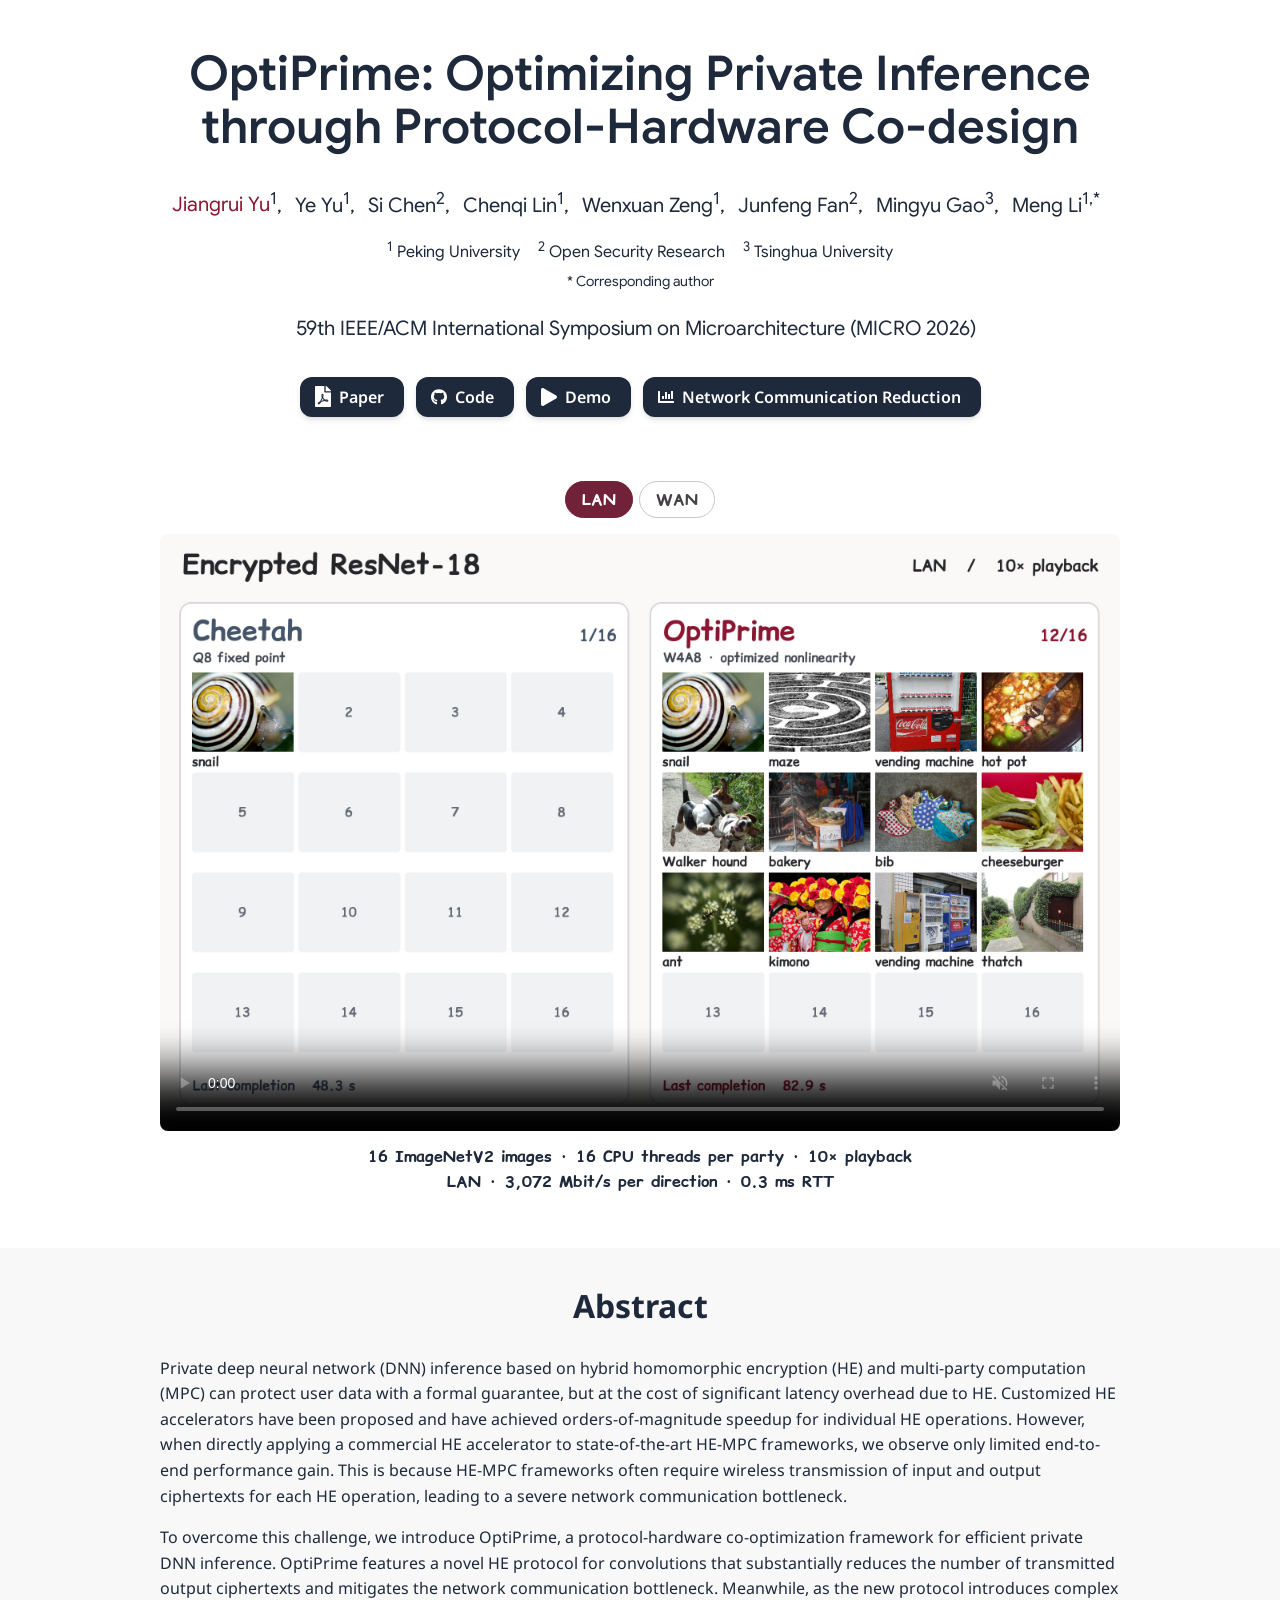
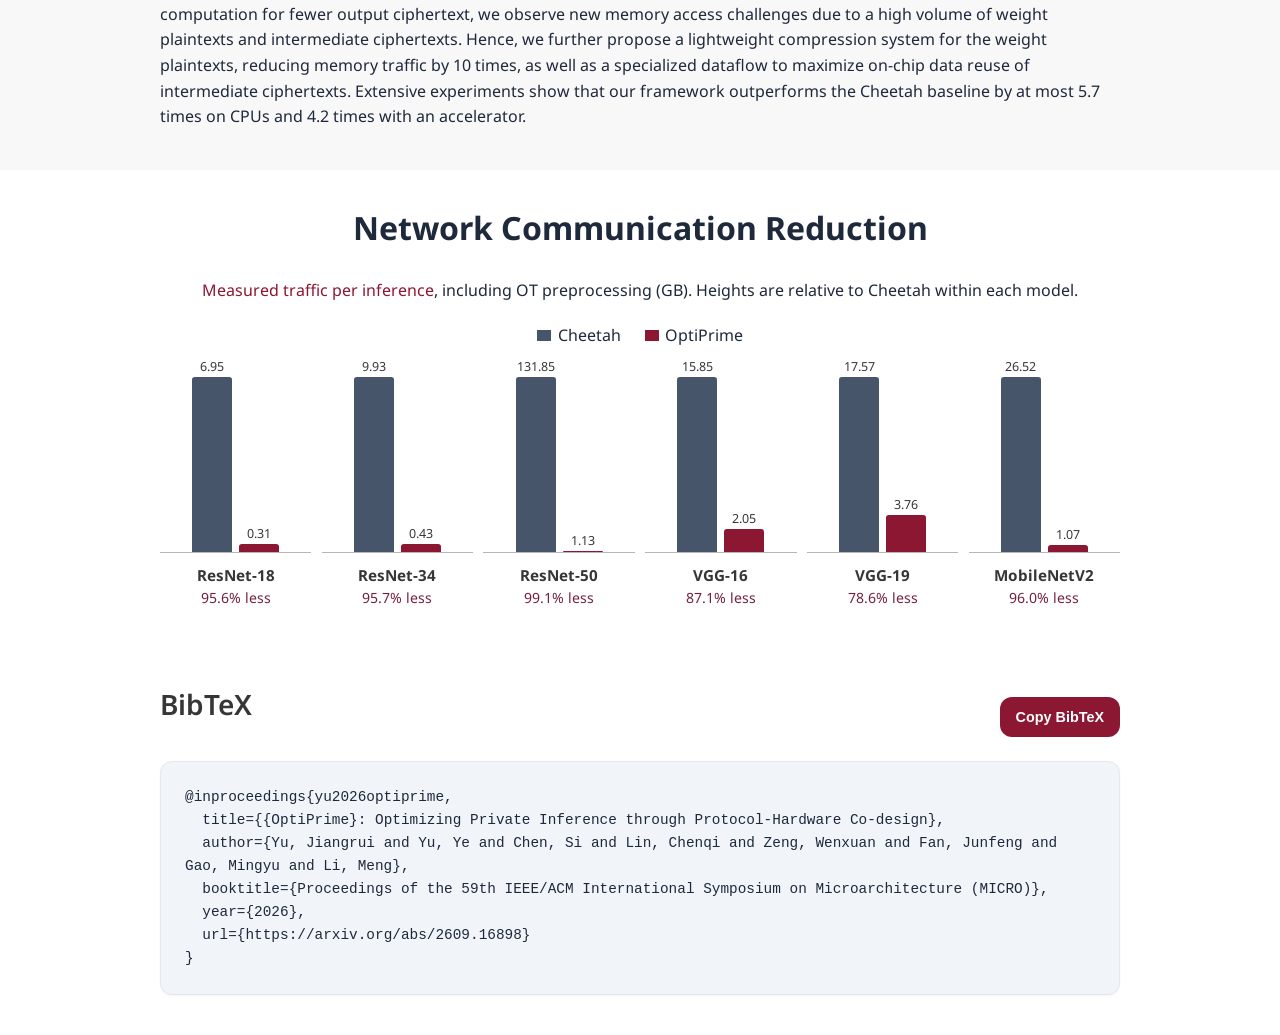
==== index.html @ 091bd588 "Publish sharper 10x inference replays and link the upstream implementation" ====
<!doctype html>
<html lang="en">
<head>
  <meta charset="utf-8">
  <meta name="viewport" content="width=device-width, initial-scale=1">
  <meta name="theme-color" content="#8c1732">
  <meta name="description" content="OptiPrime, MICRO 2026. Private convolution, measured two-party inference, and the SEC-PPDL implementation.">
  <title>OptiPrime · MICRO 2026</title>
  <link rel="license" href="https://creativecommons.org/licenses/by-sa/4.0/">
  <link rel="author" href="https://github.com/JerryFishY/OptiPrime/blob/main/docs/credits.md">
  <link rel="canonical" href="https://jerryfishy.github.io/OptiPrime/">
  <link rel="stylesheet" href="static/css/bulma.min.css">
  <link rel="stylesheet" href="static/css/index.css">
  <link rel="stylesheet" href="style.css">
  <script src="page.js" defer></script>
</head>
<body>
<main id="main-content">
  <header class="paper-section paper-header"><div class="paper-width has-text-centered">
<h1 class="title is-1 publication-title">OptiPrime: Optimizing Private Inference through Protocol-Hardware Co-design</h1>
            <div class="is-size-5 publication-authors">
              <span class="author-block"><a href="https://jerryfishy.github.io/">Jiangrui Yu</a><sup>1</sup>,</span>
              <span class="author-block">Ye Yu<sup>1</sup>,</span>
              <span class="author-block">Si Chen<sup>2</sup>,</span>
              <span class="author-block">Chenqi Lin<sup>1</sup>,</span>
              <span class="author-block">Wenxuan Zeng<sup>1</sup>,</span>
              <span class="author-block">Junfeng Fan<sup>2</sup>,</span>
              <span class="author-block">Mingyu Gao<sup>3</sup>,</span>
              <span class="author-block">Meng Li<sup>1,*</sup></span>
            </div>
            <div class="affiliations">
              <span><sup>1</sup> Peking University</span>
              <span><sup>2</sup> Open Security Research</span>
              <span><sup>3</sup> Tsinghua University</span>
              <small>* Corresponding author</small>
            </div>
            <div class="is-size-5 publication-authors">
              <span class="author-block">59th IEEE/ACM International Symposium on Microarchitecture (MICRO 2026)</span>
            </div>
            <div class="publication-links">
                <span class="link-block">
                  <a class="external-link button is-normal is-rounded is-dark" href="https://arxiv.org/pdf/2609.16898">
                    <span class="icon"><img src="static/icons/file-pdf.svg" width="16" height="16" alt=""></span>
                    <span>Paper</span>
                  </a>
                </span>
                <span class="link-block">
                  <a class="external-link button is-normal is-rounded is-dark" href="https://github.com/Tianshi-Xu/SEC-PPDL">
                    <span class="icon"><img src="static/icons/github.svg" width="16" height="16" alt=""></span>
                    <span>Code</span>
                  </a>
                </span>
                <span class="link-block">
                  <a class="external-link button is-normal is-rounded is-dark" href="#demo">
                    <span class="icon"><img src="static/icons/play.svg" width="16" height="16" alt=""></span>
                    <span>Demo</span>
                  </a>
                </span>
                <span class="link-block">
                  <a class="external-link button is-normal is-rounded is-dark" href="#communication">
                    <span class="icon"><img src="static/icons/chart-bar.svg" width="16" height="16" alt=""></span>
                    <span>Network Communication Reduction</span>
                  </a>
                </span>
              </div>
  </div></header>
  <section class="paper-section" id="demo" aria-label="Encrypted ResNet-18 inference replays">
    <div class="paper-width">
      <div class="replay-switch" role="group" aria-label="Network profile">
        <button type="button" data-network="lan" aria-pressed="true">LAN</button>
        <button type="button" data-network="wan" aria-pressed="false">WAN</button>
      </div>
      <video id="replay" controls playsinline muted preload="metadata" poster="media/lan-poster.jpg" aria-describedby="replay-caption">
        <source src="media/lan-rn18.mp4" type="video/mp4">
      </video>
      <p class="measurement-caption" id="replay-caption">16 ImageNetV2 images · 16 CPU threads per party · 10× playback<br>
        <span id="network-setting">LAN · 3,072 Mbit/s per direction · 0.3 ms RTT</span></p>
      <noscript><a href="media/wan-rn18.mp4">Watch the WAN replay</a></noscript>
    </div>
  </section>
  <section class="paper-section" id="abstract" aria-labelledby="overview"><div class="paper-width">
<h2 class="title is-3 has-text-centered" id="overview">Abstract</h2>
          <div class="content">
            <p>Private deep neural network (DNN) inference based on hybrid homomorphic encryption (HE) and multi-party computation (MPC) can protect user data with a formal guarantee, but at the cost of significant latency overhead due to HE. Customized HE accelerators have been proposed and have achieved orders-of-magnitude speedup for individual HE operations. However, when directly applying a commercial HE accelerator to state-of-the-art HE-MPC frameworks, we observe only limited end-to-end performance gain. This is because HE-MPC frameworks often require wireless transmission of input and output ciphertexts for each HE operation, leading to a severe network communication bottleneck.</p>
            <p>To overcome this challenge, we introduce OptiPrime, a protocol-hardware co-optimization framework for efficient private DNN inference. OptiPrime features a novel HE protocol for convolutions that substantially reduces the number of transmitted output ciphertexts and mitigates the network communication bottleneck. Meanwhile, as the new protocol introduces complex computation for fewer output ciphertext, we observe new memory access challenges due to a high volume of weight plaintexts and intermediate ciphertexts. Hence, we further propose a lightweight compression system for the weight plaintexts, reducing memory traffic by 10 times, as well as a specialized dataflow to maximize on-chip data reuse of intermediate ciphertexts. Extensive experiments show that our framework outperforms the Cheetah baseline by at most 5.7 times on CPUs and 4.2 times with an accelerator.</p>
          </div>
  </div></section>
  <section class="paper-section" id="communication" aria-labelledby="results"><div class="paper-width">
    <h2 id="results" class="title is-3 has-text-centered">Network Communication Reduction</h2>
    <figure aria-describedby="traffic-caption">
      <figcaption id="traffic-caption"><a href="https://github.com/JerryFishY/OptiPrime/blob/main/results/communication.md">Measured traffic per inference</a>, including OT preprocessing (GB). Heights are relative to Cheetah within each model.</figcaption>
      <div class="chart-legend"><span class="baseline">Cheetah</span><span class="optiprime">OptiPrime</span></div>
      <ul class="traffic-chart">
<li><div class="bar-pair">
<div class="bar-slot" style="--height:100.000000%"><span class="bar-value"><span class="sr-only">Cheetah </span>6.95</span><span class="bar baseline"></span></div>
<div class="bar-slot" style="--height:4.432216%"><span class="bar-value"><span class="sr-only">OptiPrime </span>0.31</span><span class="bar optiprime"></span></div>
</div><strong>ResNet-18</strong><span class="reduction">95.6% less</span></li>
<li><div class="bar-pair">
<div class="bar-slot" style="--height:100.000000%"><span class="bar-value"><span class="sr-only">Cheetah </span>9.93</span><span class="bar baseline"></span></div>
<div class="bar-slot" style="--height:4.336272%"><span class="bar-value"><span class="sr-only">OptiPrime </span>0.43</span><span class="bar optiprime"></span></div>
</div><strong>ResNet-34</strong><span class="reduction">95.7% less</span></li>
<li><div class="bar-pair">
<div class="bar-slot" style="--height:100.000000%"><span class="bar-value"><span class="sr-only">Cheetah </span>131.85</span><span class="bar baseline"></span></div>
<div class="bar-slot" style="--height:0.859813%"><span class="bar-value"><span class="sr-only">OptiPrime </span>1.13</span><span class="bar optiprime"></span></div>
</div><strong>ResNet-50</strong><span class="reduction">99.1% less</span></li>
<li><div class="bar-pair">
<div class="bar-slot" style="--height:100.000000%"><span class="bar-value"><span class="sr-only">Cheetah </span>15.85</span><span class="bar baseline"></span></div>
<div class="bar-slot" style="--height:12.936142%"><span class="bar-value"><span class="sr-only">OptiPrime </span>2.05</span><span class="bar optiprime"></span></div>
</div><strong>VGG-16</strong><span class="reduction">87.1% less</span></li>
<li><div class="bar-pair">
<div class="bar-slot" style="--height:100.000000%"><span class="bar-value"><span class="sr-only">Cheetah </span>17.57</span><span class="bar baseline"></span></div>
<div class="bar-slot" style="--height:21.396738%"><span class="bar-value"><span class="sr-only">OptiPrime </span>3.76</span><span class="bar optiprime"></span></div>
</div><strong>VGG-19</strong><span class="reduction">78.6% less</span></li>
<li><div class="bar-pair">
<div class="bar-slot" style="--height:100.000000%"><span class="bar-value"><span class="sr-only">Cheetah </span>26.52</span><span class="bar baseline"></span></div>
<div class="bar-slot" style="--height:4.017347%"><span class="bar-value"><span class="sr-only">OptiPrime </span>1.07</span><span class="bar optiprime"></span></div>
</div><strong>MobileNetV2</strong><span class="reduction">96.0% less</span></li>
      </ul>
    </figure>
  </div></section>
  <section class="paper-section" id="citation"><div class="paper-width content">
<div class="bibtex-header">
        <h2 class="title" id="BibTeX">BibTeX</h2>
        <button type="button" class="copy-bibtex-btn" id="copy-bibtex" aria-live="polite">Copy BibTeX</button>
      </div>
      <pre id="bibtex-code"><code>@inproceedings{yu2026optiprime,
  title={{OptiPrime}: Optimizing Private Inference through Protocol-Hardware Co-design},
  author={Yu, Jiangrui and Yu, Ye and Chen, Si and Lin, Chenqi and Zeng, Wenxuan and Fan, Junfeng and Gao, Mingyu and Li, Meng},
  booktitle={Proceedings of the 59th IEEE/ACM International Symposium on Microarchitecture (MICRO)},
  year={2026},
  url={https://arxiv.org/abs/2609.16898}
}</code></pre>
  </div></section>
</main>
</body>
</html>
---- static/css/index.css ----
/* Modern CSS Variables for consistent theming */
:root {
  --primary-color: #2563eb;
  --primary-hover: #1d4ed8;
  --secondary-color: #64748b;
  --accent-color: #0ea5e9;
  --text-primary: #1e293b;
  --text-secondary: #64748b;
  --text-light: #94a3b8;
  --background-primary: #ffffff;
  --background-secondary: #f8fafc;
  --background-accent: #f1f5f9;
  --border-color: #e2e8f0;
  --shadow-sm: 0 1px 2px 0 rgb(0 0 0 / 0.05);
  --shadow-md: 0 4px 6px -1px rgb(0 0 0 / 0.1), 0 2px 4px -2px rgb(0 0 0 / 0.1);
  --shadow-lg: 0 10px 15px -3px rgb(0 0 0 / 0.1), 0 4px 6px -4px rgb(0 0 0 / 0.1);
  --shadow-xl: 0 20px 25px -5px rgb(0 0 0 / 0.1), 0 8px 10px -6px rgb(0 0 0 / 0.1);
  --gradient-primary: linear-gradient(135deg, #667eea 0%, #764ba2 100%);
  --gradient-accent: linear-gradient(135deg, #f093fb 0%, #f5576c 100%);
  --gradient-subtle: linear-gradient(135deg, #ffecd2 0%, #fcb69f 100%);
  --border-radius: 12px;
  --border-radius-lg: 16px;
  --transition: all 0.3s cubic-bezier(0.4, 0, 0.2, 1);
}

/* Smooth scrolling for better UX */
html {
  scroll-behavior: smooth;
}

body {
  font-family: 'Inter', 'Segoe UI', -apple-system, BlinkMacSystemFont, sans-serif;
  color: var(--text-primary);
  line-height: 1.6;
  font-size: 16px;
  background-color: var(--background-primary);
  -webkit-font-smoothing: antialiased;
  -moz-osx-font-smoothing: grayscale;
}


/* Modern Button Styles */
.button {
  border-radius: var(--border-radius) !important;
  font-weight: 600 !important;
  transition: var(--transition) !important;
  border: 2px solid transparent !important;
  position: relative;
  overflow: hidden;
}

.button.is-dark {
  background: var(--text-primary) !important;
  border: none !important;
  color: white !important;
  box-shadow: var(--shadow-md);
}

.button.is-dark:hover {
  transform: translateY(-2px);
  box-shadow: var(--shadow-lg);
  background: var(--primary-color) !important;
}

.button.is-dark:active {
  transform: translateY(0);
  box-shadow: var(--shadow-md);
}

.footer .icon-link {
    font-size: 25px;
    color: var(--text-secondary);
    transition: var(--transition);
}

.footer .icon-link:hover {
    color: var(--primary-color);
    transform: translateY(-2px);
}

.link-block a {
    margin: 8px 4px;
}

.dnerf {
  font-variant: small-caps;
}


/* Hero Section Modernization */
.hero {
  position: relative;
  overflow: hidden;
}

.hero.is-light {
  background: var(--background-secondary);
  border-top: 1px solid var(--border-color);
  border-bottom: 1px solid var(--border-color);
}

.hero-body {
  padding: 4rem 1.5rem;
}

.teaser .hero-body {
  padding-top: 2rem;
  padding-bottom: 4rem;
}

.teaser {
  font-family: 'Inter', sans-serif;
}


/* Publication Content Styling */
.publication-title {
    font-family: 'Inter', sans-serif !important;
    font-weight: 800 !important;
    color: var(--text-primary) !important;
    margin-bottom: 2rem !important;
    line-height: 1.1 !important;
}

.publication-banner {
  max-height: 70vh;
  border-radius: var(--border-radius-lg);
  overflow: hidden;
  box-shadow: var(--shadow-xl);
  margin: 2rem 0;
}

.publication-banner video {
  position: relative;
  left: auto;
  top: auto;
  transform: none;
  object-fit: cover;
  width: 100%;
  height: 100%;
  border-radius: var(--border-radius-lg);
}

.publication-header .hero-body {
  padding: 6rem 1.5rem 4rem;
}

.publication-authors {
    font-family: 'Inter', sans-serif !important;
    font-weight: 500;
    margin-bottom: 1.5rem;
}

.publication-venue {
    color: var(--text-secondary);
    width: fit-content;
    font-weight: 600;
    background: var(--background-accent);
    padding: 0.5rem 1rem;
    border-radius: var(--border-radius);
    margin-top: 1rem;
    display: inline-block;
}

.publication-awards {
    color: #ef4444;
    width: fit-content;
    font-weight: 700;
    background: linear-gradient(135deg, #fef2f2, #fee2e2);
    padding: 0.5rem 1rem;
    border-radius: var(--border-radius);
    border-left: 4px solid #ef4444;
    margin-top: 1rem;
}

.publication-authors a {
   color: var(--primary-color) !important;
   text-decoration: none;
   font-weight: 600;
   transition: var(--transition);
   position: relative;
}

.publication-authors a::after {
    content: '';
    position: absolute;
    width: 0;
    height: 2px;
    bottom: -2px;
    left: 0;
    background: var(--gradient-accent);
    transition: var(--transition);
}

.publication-authors a:hover::after {
    width: 100%;
}

.publication-authors a:hover {
    color: var(--primary-hover) !important;
}

.author-block {
  display: inline-block;
  margin-right: 0.5rem;
}

.publication-banner img {
  border-radius: var(--border-radius-lg);
  box-shadow: var(--shadow-lg);
  transition: var(--transition);
}

.publication-banner img:hover {
  transform: scale(1.02);
  box-shadow: var(--shadow-xl);
}

/* Modern Video and Carousel Styling */
.publication-video {
    position: relative;
    width: 100%;
    height: 0;
    padding-bottom: 56.25%;
    overflow: hidden;
    border-radius: var(--border-radius-lg) !important;
    box-shadow: var(--shadow-xl);
    transition: var(--transition);
}

.publication-video:hover {
    transform: translateY(-4px);
    box-shadow: var(--shadow-xl);
}

.publication-video iframe {
    position: absolute;
    top: 0;
    left: 0;
    width: 100%;
    height: 100%;
    border-radius: var(--border-radius-lg);
}

.publication-body img {
  border-radius: var(--border-radius);
  box-shadow: var(--shadow-md);
  transition: var(--transition);
}

.publication-body img:hover {
  transform: translateY(-2px);
  box-shadow: var(--shadow-lg);
}

.results-carousel {
  overflow: hidden;
  padding: 1rem 0;
}

.results-carousel .item {
  margin: 1rem;
  overflow: hidden;
  padding: 1.5rem;
  font-size: 0;
  background: var(--background-primary);
  border-radius: var(--border-radius-lg);
  box-shadow: var(--shadow-md);
  transition: var(--transition);
  border: 1px solid var(--border-color);
}

.results-carousel .item:hover {
  transform: translateY(-4px);
  box-shadow: var(--shadow-lg);
}

.results-carousel .item img,
.results-carousel video {
  margin: 0;
  border-radius: var(--border-radius);
  width: 100%;
  height: auto;
}

.results-carousel .subtitle {
  font-size: 1rem !important;
  color: var(--text-secondary);
  margin-top: 1rem;
  font-weight: 500;
}

/* Pagination and Misc Improvements */
.slider-pagination .slider-page {
  background: var(--primary-color);
  border-radius: 50%;
  transition: var(--transition);
}

.slider-pagination .slider-page.is-active {
  background: var(--primary-hover);
  transform: scale(1.2);
}

.eql-cntrb {
  font-size: 0.875rem;
  color: var(--text-light);
  font-style: italic;
}

/* Section Titles */
.title.is-3 {
  font-family: 'Inter', sans-serif !important;
  font-weight: 700 !important;
  color: var(--text-primary);
  margin-bottom: 2rem !important;
  position: relative;
  padding-bottom: 1rem;
}

.title.is-3::after {
  content: '';
  position: absolute;
  bottom: 0;
  left: 50%;
  transform: translateX(-50%);
  width: 60px;
  height: 3px;
  background: var(--gradient-accent);
  border-radius: 2px;
}

/* Content Improvements */
.content.has-text-justified {
  font-size: 1.1rem;
  line-height: 1.8;
  color: var(--text-secondary);
}

.content.has-text-justified p {
  margin-bottom: 1.5rem;
}

/* Footer Improvements */
.footer {
  background: var(--background-secondary);
  border-top: 1px solid var(--border-color);
  padding: 3rem 1.5rem;
}

.footer .content {
  color: var(--text-secondary);
  line-height: 1.7;
}

.footer a {
  color: var(--primary-color);
  text-decoration: none;
  transition: var(--transition);
}

.footer a:hover {
  color: var(--primary-hover);
  text-decoration: underline;
}

/* BibTeX Styling */
pre {
  background: var(--background-accent) !important;
  border: 1px solid var(--border-color) !important;
  border-radius: var(--border-radius) !important;
  padding: 1.5rem !important;
  font-size: 0.9rem !important;
  overflow-x: auto;
  box-shadow: var(--shadow-sm);
}

code {
  background: var(--background-accent) !important;
  color: var(--text-primary) !important;
  font-family: 'SF Mono', 'Monaco', 'Cascadia Code', 'Roboto Mono', monospace !important;
}

/* BibTeX Section Improvements */
.bibtex-header {
  display: flex;
  justify-content: space-between;
  align-items: center;
  margin-bottom: 1rem;
}

.copy-bibtex-btn {
  background: var(--primary-color);
  color: white;
  border: none;
  border-radius: var(--border-radius);
  padding: 0.75rem 1rem;
  font-size: 0.9rem;
  font-weight: 600;
  cursor: pointer;
  transition: var(--transition);
  display: inline-flex;
  align-items: center;
  gap: 0.5rem;
}

.copy-bibtex-btn:hover {
  background: var(--primary-hover);
  transform: translateY(-2px);
  box-shadow: var(--shadow-md);
}

.copy-bibtex-btn.copied {
  background: #10b981;
}

.copy-bibtex-btn.copied .copy-text::after {
  content: "ied!";
}

/* Scroll to Top Button */
.scroll-to-top {
  position: fixed;
  bottom: 2rem;
  right: 2rem;
  width: 50px;
  height: 50px;
  background: var(--primary-color);
  color: white;
  border: none;
  border-radius: 50%;
  cursor: pointer;
  opacity: 0;
  visibility: hidden;
  transition: var(--transition);
  z-index: 999;
  display: flex;
  align-items: center;
  justify-content: center;
  font-size: 1.2rem;
  box-shadow: var(--shadow-lg);
}

.scroll-to-top:hover {
  background: var(--primary-hover);
  transform: translateY(-3px);
  box-shadow: var(--shadow-xl);
}

.scroll-to-top.visible {
  opacity: 1;
  visibility: visible;
}


/* More Works Dropdown */
.more-works-container {
  position: fixed;
  top: 2rem;
  right: 2rem;
  z-index: 1000;
}

.more-works-btn {
  background: var(--background-primary);
  color: var(--text-primary);
  border: 2px solid var(--border-color);
  border-radius: var(--border-radius-lg);
  padding: 0.75rem 1.25rem;
  font-weight: 600;
  font-size: 0.9rem;
  box-shadow: var(--shadow-md);
  transition: var(--transition);
  cursor: pointer;
  text-decoration: none;
  display: inline-flex;
  align-items: center;
  gap: 0.5rem;
  font-family: 'Inter', sans-serif;
}

.more-works-btn:hover {
  transform: translateY(-2px);
  box-shadow: var(--shadow-lg);
  background: var(--background-secondary);
  border-color: var(--primary-color);
}

.more-works-btn .dropdown-arrow {
  transition: var(--transition);
  font-size: 0.8rem;
}

.more-works-btn.active .dropdown-arrow {
  transform: rotate(180deg);
}

.more-works-dropdown {
  position: absolute;
  top: calc(100% + 0.5rem);
  right: 0;
  width: 400px;
  max-width: 90vw;
  background: var(--background-primary);
  border: 1px solid var(--border-color);
  border-radius: var(--border-radius-lg);
  box-shadow: var(--shadow-xl);
  opacity: 0;
  visibility: hidden;
  transform: translateY(-10px);
  transition: var(--transition);
  max-height: 70vh;
  overflow-y: auto;
}

.more-works-dropdown.show {
  opacity: 1;
  visibility: visible;
  transform: translateY(0);
}

.dropdown-header {
  display: flex;
  justify-content: space-between;
  align-items: center;
  padding: 1.5rem 1.5rem 1rem;
  border-bottom: 1px solid var(--border-color);
}

.dropdown-header h4 {
  margin: 0;
  font-size: 1.1rem;
  font-weight: 700;
  color: var(--text-primary);
}

.close-btn {
  background: none;
  border: none;
  color: var(--text-secondary);
  cursor: pointer;
  padding: 0.5rem;
  border-radius: var(--border-radius);
  transition: var(--transition);
}

.close-btn:hover {
  background: var(--background-accent);
  color: var(--text-primary);
}

.works-list {
  padding: 1rem;
}

.work-item {
  display: flex;
  align-items: flex-start;
  justify-content: space-between;
  padding: 1rem;
  border-radius: var(--border-radius);
  text-decoration: none;
  color: inherit;
  transition: var(--transition);
  margin-bottom: 0.5rem;
}

.work-item:hover {
  background: var(--background-accent);
  transform: translateX(4px);
}

.work-info h5 {
  margin: 0 0 0.5rem 0;
  font-size: 1rem;
  font-weight: 500;
  color: var(--text-primary);
}

.work-info p {
  margin: 0 0 0.5rem 0;
  font-size: 0.9rem;
  color: var(--text-secondary);
  line-height: 1.4;
}

.work-venue {
  font-size: 0.8rem;
  color: var(--text-light);
  font-style: italic;
}

.work-item .fas {
  color: var(--text-light);
  font-size: 0.9rem;
  margin-top: 0.2rem;
  flex-shrink: 0;
}


/* Mobile Responsive Improvements */
@media screen and (max-width: 768px) {
  .hero-body {
    padding: 2rem 1rem;
  }

  .publication-header .hero-body {
    padding: 3rem 1rem 2rem;
  }

  .publication-title {
    font-size: 2.5rem !important;
    line-height: 1.2 !important;
    margin-bottom: 1.5rem !important;
  }

  .publication-authors {
    font-size: 1rem !important;
  }

  .button {
    margin: 0.25rem !important;
    font-size: 0.875rem !important;
    padding: 0.75rem 1rem !important;
  }

  .more-works-container {
    bottom: 2rem;
    right: 1rem;
    top: auto;
  }

  .more-works-btn {
    padding: 0.6rem 1rem;
    font-size: 0.8rem;
  }

  .more-works-dropdown {
    width: calc(100vw - 2rem);
    right: -1rem;
    bottom: calc(100% + 0.5rem);
    top: auto;
  }

  .results-carousel .item {
    margin: 0.5rem;
    padding: 1rem;
  }

  .teaser .hero-body {
    padding: 1rem;
  }

  .content.has-text-justified {
    font-size: 1rem;
  }
}

@media screen and (max-width: 480px) {
  .publication-title {
    font-size: 2rem !important;
  }

  .hero-body {
    padding: 1.5rem 0.75rem;
  }

  .more-works-container {
    position: fixed;
    bottom: 2rem;
    right: 1rem;
    z-index: 1000;
  }

  .more-works-btn {
    padding: 0.5rem 0.75rem;
    font-size: 0.75rem;
  }

  .more-works-dropdown {
    position: absolute;
    bottom: calc(100% + 0.5rem);
    right: 0;
    width: calc(100vw - 2rem);
    max-width: 90vw;
  }

  .link-block {
    display: block;
    margin-bottom: 0.5rem;
  }

  .button {
    width: 100%;
    justify-content: center;
  }
}

/* Tablet Responsive */
@media screen and (min-width: 769px) and (max-width: 1024px) {
  .hero-body {
    padding: 3rem 2rem;
  }

  .publication-header .hero-body {
    padding: 4rem 2rem 3rem;
  }
}

/* Animation for page load */
@keyframes fadeInUp {
  from {
    opacity: 0;
    transform: translateY(30px);
  }
  to {
    opacity: 1;
    transform: translateY(0);
  }
}

.hero, .section {
  animation: fadeInUp 0.6s ease-out;
}

/* Improved focus states for accessibility */
.button:focus,
.related-works-btn:focus,
a:focus {
  outline: 2px solid var(--primary-color);
  outline-offset: 2px;
}


/* Print styles */
@media print {
  .more-works-container {
    display: none;
  }

  .hero, .section {
    animation: none;
  }

  .button {
    background: transparent !important;
    color: var(--text-primary) !important;
    box-shadow: none !important;
  }
}
---- style.css ----
@font-face {
  font-family: "Google Sans";
  font-style: normal;
  font-weight: 400 700;
  font-display: swap;
  src: url("static/fonts/google-sans-latin.woff2") format("woff2");
}
@font-face {
  font-family: "Noto Sans";
  font-style: normal;
  font-weight: 400 700;
  font-display: swap;
  src: url("static/fonts/noto-sans-latin.woff2") format("woff2");
}
body, .teaser { font-family: "Noto Sans", sans-serif; }
.publication-title, .publication-authors { font-family: "Google Sans", sans-serif !important; }
.publication-title { font-weight: 600 !important; }
.publication-authors, .publication-authors a { font-weight: 400; }
.title.is-3 { font-family: "Noto Sans", sans-serif !important; }
:root {
  --primary-color: #8c1732;
  --primary-hover: #701329;
}
a { color: var(--primary-color); }
.publication-links img { filter: invert(1); }

.paper-section { padding: 2.5rem clamp(1rem, 4vw, 2.5rem); }
.paper-width { max-width: 60rem; width: 100%; min-width: 0; margin-inline: auto; }
.paper-header { padding-top: 3rem; padding-bottom: 1rem; }
.paper-section .title.is-3 { padding-bottom: 0; }
.paper-section .title.is-3::after { display: none; }
.publication-authors, .publication-title { overflow-wrap: break-word; }
.affiliations { margin: -.6rem auto 1.25rem; font-family: "Google Sans", sans-serif; }
.affiliations span { display: inline-block; margin: 0 .45rem; }
.affiliations small { display: block; margin-top: .3rem; }
@font-face {
  font-family: "Comic Relief";
  font-weight: 700;
  font-display: swap;
  src: url("static/fonts/comic-relief-bold-latin.woff2") format("woff2");
}
#demo { font-family: "Comic Relief", sans-serif; font-weight: 700; }
.replay-switch { display: flex; justify-content: center; gap: .4rem; margin-bottom: 1rem; }
.replay-switch button { cursor: pointer; font: inherit; border-radius: 999px; border: 1px solid #c9c5c6; background: #fff; color: #464248; padding: .3rem 1rem; }
.replay-switch button[aria-pressed="true"] { color: white; background: #712138; border-color: #712138; }
#replay { display: block; width: 100%; aspect-ratio: 1200/746; background: #faf9f8; border-radius: .5rem; }
.measurement-caption, #traffic-caption { margin: .8rem 0; font-size: 1rem; text-align: center; }
#abstract { background: #f8f8f8; }
.chart-legend { display: flex; justify-content: center; gap: 1.5rem; margin: 1.2rem 0; }
.baseline { --bar-color: #46556a; }
.optiprime { --bar-color: #8c1732; }
.chart-legend span::before { content: ""; display: inline-block; width: .9em; height: .65em; margin-right: .4em; background: var(--bar-color); }
.traffic-chart { display: grid; grid-template-columns: repeat(6,minmax(0,1fr)); gap: .65rem; margin: 1.8rem 0 0; list-style: none; font-variant-numeric: tabular-nums; }
.traffic-chart li { text-align: center; min-width: 0; }
.bar-pair { display: flex; align-items: flex-end; justify-content: center; gap: .45rem; height: 11rem; border-bottom: 1px solid #b9b5b6; margin-bottom: .6rem; }
.bar-slot { flex: 0 1 2.5rem; height: var(--height); position: relative; }
.bar { display: block; width: 100%; height: 100%; background: var(--bar-color); border-radius: .18rem .18rem 0 0; transform-origin: center bottom; }
.bar-value { position: absolute; bottom: 100%; left: 50%; transform: translateX(-50%); font-size: .78rem; color: #38353a; }
.traffic-chart strong, .reduction { display: block; }
.traffic-chart strong { font-size: .95rem; }
.reduction { color: #76223b; font-size: .88rem; }
@media (max-width: 680px) {
  .traffic-chart { grid-template-columns: repeat(3,minmax(0,1fr)); row-gap: 1.8rem; }
  .bar-pair { height: 7rem; gap: .35rem; }
  .bar-slot { flex-basis: 2rem; }
}
.sr-only { position: absolute; width: 1px; height: 1px; padding: 0; overflow: hidden; clip-path: inset(50%); white-space: nowrap; }
@media (prefers-reduced-motion: no-preference) {
  .traffic-chart li.waiting .bar { transform: scaleY(0); }
  .traffic-chart .bar { transition: transform .75s ease-out; }
}
pre#bibtex-code { white-space: pre-wrap; overflow-wrap: anywhere; }
@media (max-width: 768px) {
  .paper-section { padding-block: 1.8rem; }
  h1.publication-title { font-size: 2.15rem !important; }
}

#replay.four-image-replay { aspect-ratio: 2.4; }
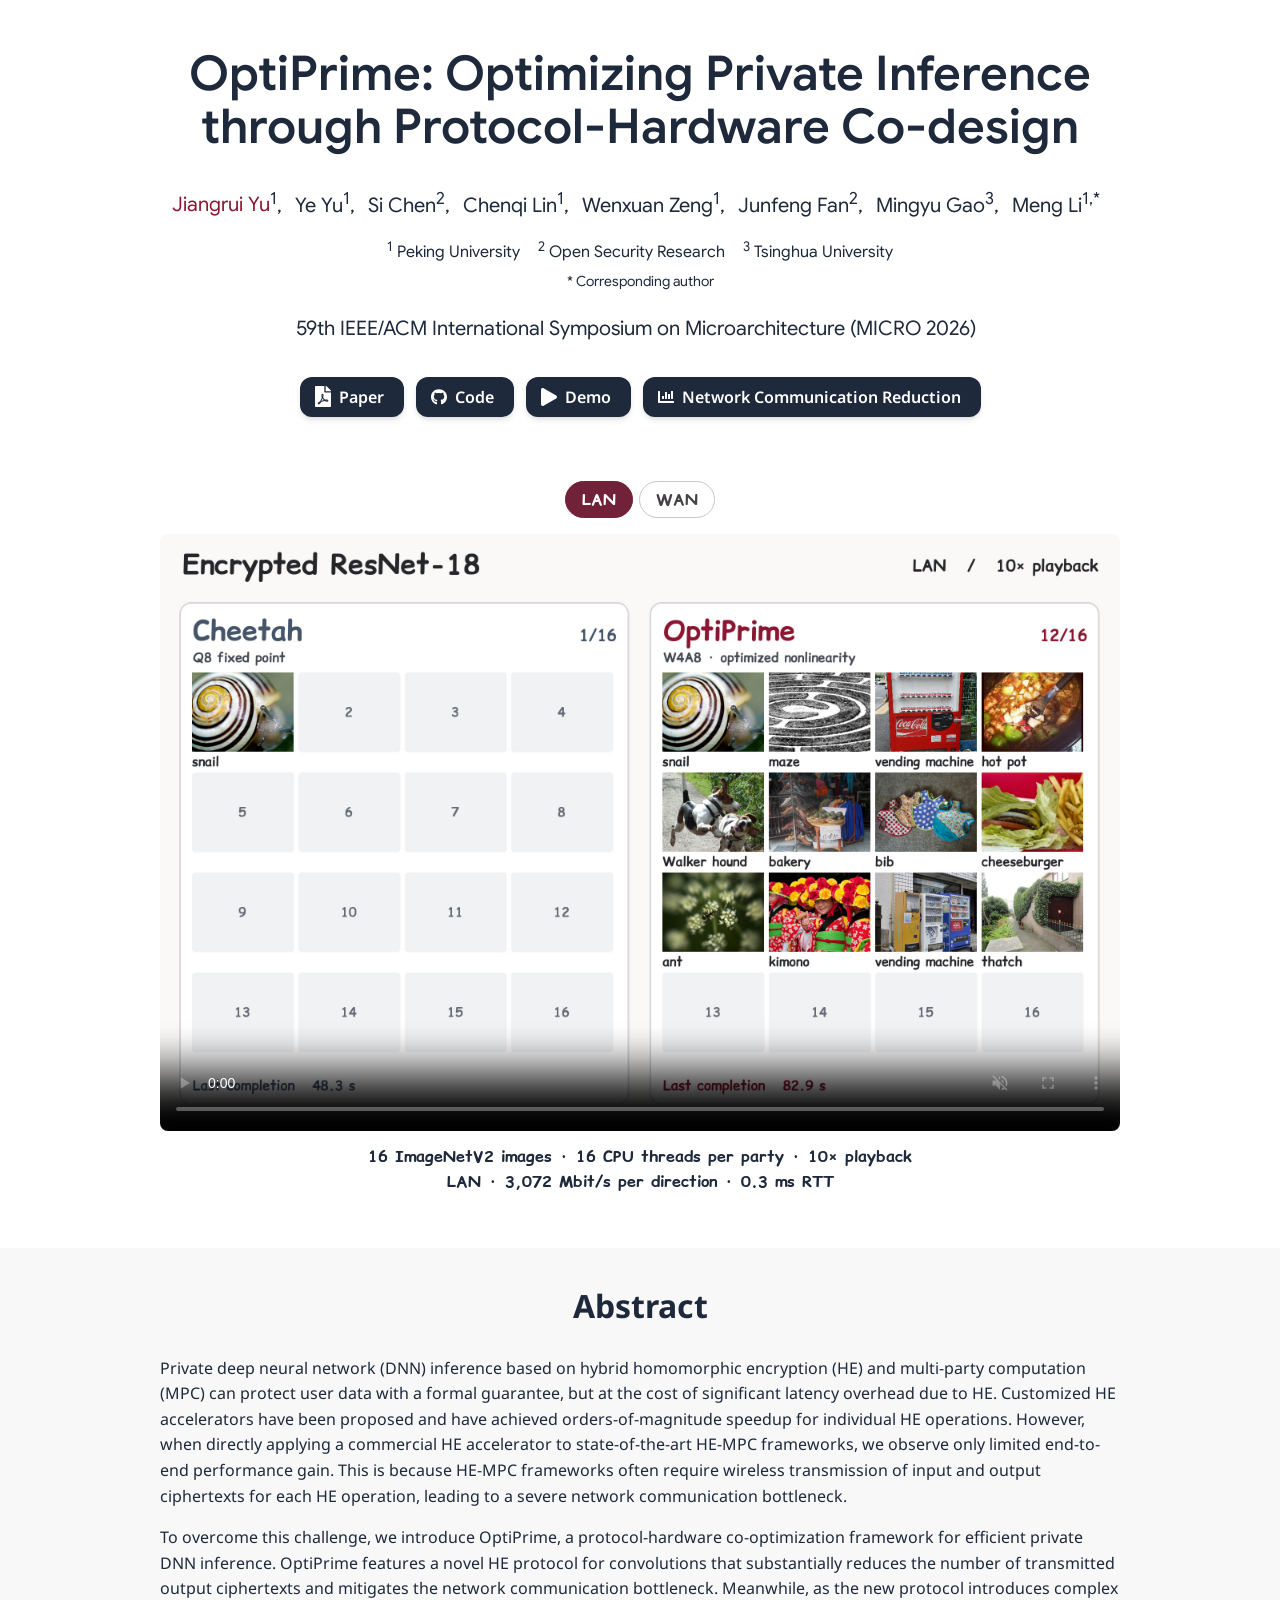
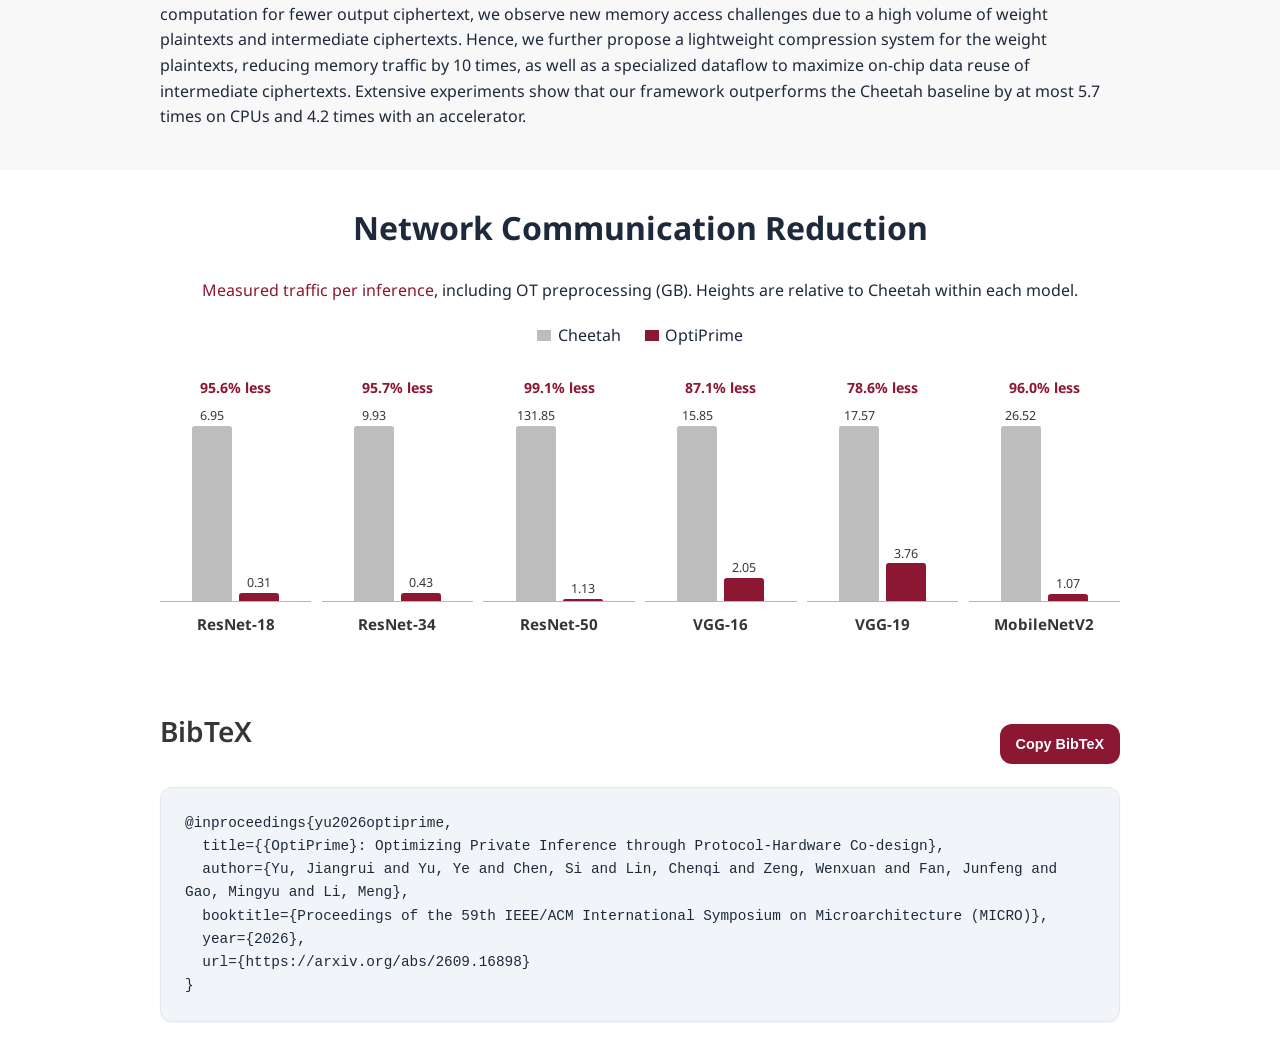
==== commit 94d81c4c: "Highlight communication reductions above each model pair" ====
--- a/index.html
+++ b/index.html
@@ -91,30 +91,30 @@
       <figcaption id="traffic-caption"><a href="https://github.com/JerryFishY/OptiPrime/blob/main/results/communication.md">Measured traffic per inference</a>, including OT preprocessing (GB). Heights are relative to Cheetah within each model.</figcaption>
       <div class="chart-legend"><span class="baseline">Cheetah</span><span class="optiprime">OptiPrime</span></div>
       <ul class="traffic-chart">
-<li><div class="bar-pair">
+<li><span class="reduction">95.6% less</span><div class="bar-pair">
 <div class="bar-slot" style="--height:100.000000%"><span class="bar-value"><span class="sr-only">Cheetah </span>6.95</span><span class="bar baseline"></span></div>
 <div class="bar-slot" style="--height:4.432216%"><span class="bar-value"><span class="sr-only">OptiPrime </span>0.31</span><span class="bar optiprime"></span></div>
-</div><strong>ResNet-18</strong><span class="reduction">95.6% less</span></li>
-<li><div class="bar-pair">
+</div><strong>ResNet-18</strong></li>
+<li><span class="reduction">95.7% less</span><div class="bar-pair">
 <div class="bar-slot" style="--height:100.000000%"><span class="bar-value"><span class="sr-only">Cheetah </span>9.93</span><span class="bar baseline"></span></div>
 <div class="bar-slot" style="--height:4.336272%"><span class="bar-value"><span class="sr-only">OptiPrime </span>0.43</span><span class="bar optiprime"></span></div>
-</div><strong>ResNet-34</strong><span class="reduction">95.7% less</span></li>
-<li><div class="bar-pair">
+</div><strong>ResNet-34</strong></li>
+<li><span class="reduction">99.1% less</span><div class="bar-pair">
 <div class="bar-slot" style="--height:100.000000%"><span class="bar-value"><span class="sr-only">Cheetah </span>131.85</span><span class="bar baseline"></span></div>
 <div class="bar-slot" style="--height:0.859813%"><span class="bar-value"><span class="sr-only">OptiPrime </span>1.13</span><span class="bar optiprime"></span></div>
-</div><strong>ResNet-50</strong><span class="reduction">99.1% less</span></li>
-<li><div class="bar-pair">
+</div><strong>ResNet-50</strong></li>
+<li><span class="reduction">87.1% less</span><div class="bar-pair">
 <div class="bar-slot" style="--height:100.000000%"><span class="bar-value"><span class="sr-only">Cheetah </span>15.85</span><span class="bar baseline"></span></div>
 <div class="bar-slot" style="--height:12.936142%"><span class="bar-value"><span class="sr-only">OptiPrime </span>2.05</span><span class="bar optiprime"></span></div>
-</div><strong>VGG-16</strong><span class="reduction">87.1% less</span></li>
-<li><div class="bar-pair">
+</div><strong>VGG-16</strong></li>
+<li><span class="reduction">78.6% less</span><div class="bar-pair">
 <div class="bar-slot" style="--height:100.000000%"><span class="bar-value"><span class="sr-only">Cheetah </span>17.57</span><span class="bar baseline"></span></div>
 <div class="bar-slot" style="--height:21.396738%"><span class="bar-value"><span class="sr-only">OptiPrime </span>3.76</span><span class="bar optiprime"></span></div>
-</div><strong>VGG-19</strong><span class="reduction">78.6% less</span></li>
-<li><div class="bar-pair">
+</div><strong>VGG-19</strong></li>
+<li><span class="reduction">96.0% less</span><div class="bar-pair">
 <div class="bar-slot" style="--height:100.000000%"><span class="bar-value"><span class="sr-only">Cheetah </span>26.52</span><span class="bar baseline"></span></div>
 <div class="bar-slot" style="--height:4.017347%"><span class="bar-value"><span class="sr-only">OptiPrime </span>1.07</span><span class="bar optiprime"></span></div>
-</div><strong>MobileNetV2</strong><span class="reduction">96.0% less</span></li>
+</div><strong>MobileNetV2</strong></li>
       </ul>
     </figure>
   </div></section>
--- a/style.css
+++ b/style.css
@@ -47,8 +47,8 @@
 .measurement-caption, #traffic-caption { margin: .8rem 0; font-size: 1rem; text-align: center; }
 #abstract { background: #f8f8f8; }
 .chart-legend { display: flex; justify-content: center; gap: 1.5rem; margin: 1.2rem 0; }
-.baseline { --bar-color: #46556a; }
-.optiprime { --bar-color: #8c1732; }
+.baseline { --bar-color: #bdbdbd; }
+.optiprime { --bar-color: var(--primary-color); }
 .chart-legend span::before { content: ""; display: inline-block; width: .9em; height: .65em; margin-right: .4em; background: var(--bar-color); }
 .traffic-chart { display: grid; grid-template-columns: repeat(6,minmax(0,1fr)); gap: .65rem; margin: 1.8rem 0 0; list-style: none; font-variant-numeric: tabular-nums; }
 .traffic-chart li { text-align: center; min-width: 0; }
@@ -58,7 +58,7 @@
 .bar-value { position: absolute; bottom: 100%; left: 50%; transform: translateX(-50%); font-size: .78rem; color: #38353a; }
 .traffic-chart strong, .reduction { display: block; }
 .traffic-chart strong { font-size: .95rem; }
-.reduction { color: #76223b; font-size: .88rem; }
+.reduction { margin-bottom: 1.65rem; color: var(--primary-color); font-size: .88rem; font-weight: 700; }
 @media (max-width: 680px) {
   .traffic-chart { grid-template-columns: repeat(3,minmax(0,1fr)); row-gap: 1.8rem; }
   .bar-pair { height: 7rem; gap: .35rem; }
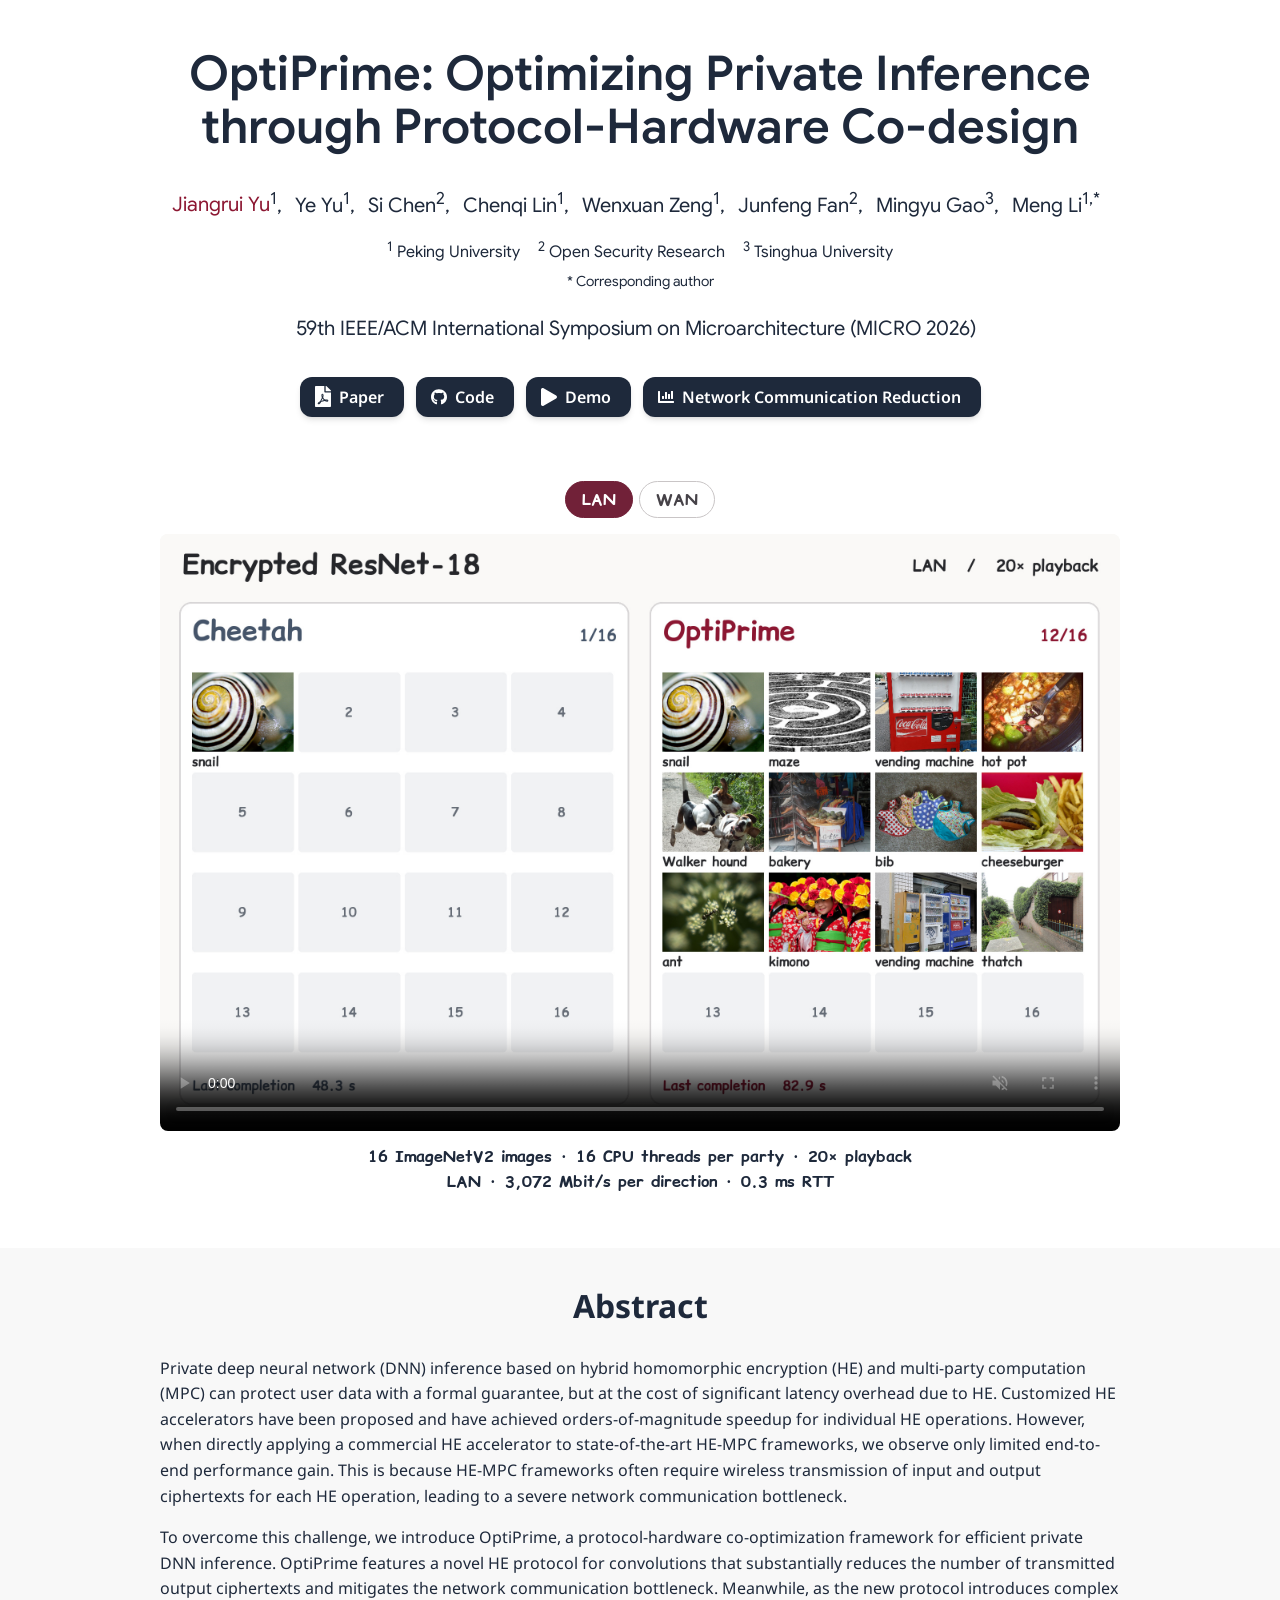
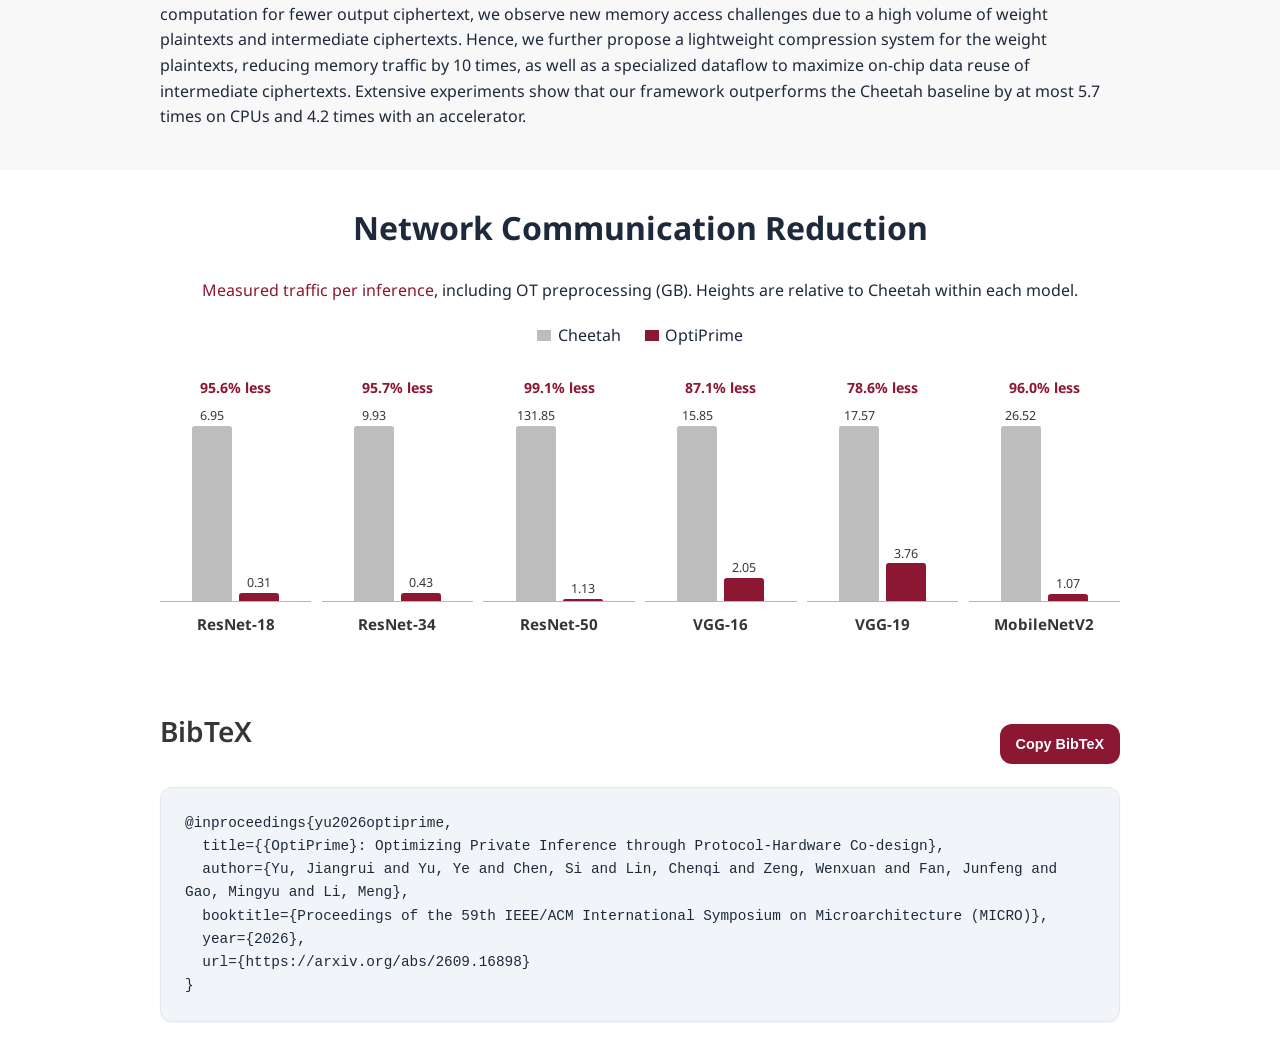
==== commit 56d73e04: "Play measured inference replays at 20x and simplify the video labels" ====
--- a/index.html
+++ b/index.html
@@ -73,7 +73,7 @@
       <video id="replay" controls playsinline muted preload="metadata" poster="media/lan-poster.jpg" aria-describedby="replay-caption">
         <source src="media/lan-rn18.mp4" type="video/mp4">
       </video>
-      <p class="measurement-caption" id="replay-caption">16 ImageNetV2 images · 16 CPU threads per party · 10× playback<br>
+      <p class="measurement-caption" id="replay-caption">16 ImageNetV2 images · 16 CPU threads per party · 20× playback<br>
         <span id="network-setting">LAN · 3,072 Mbit/s per direction · 0.3 ms RTT</span></p>
       <noscript><a href="media/wan-rn18.mp4">Watch the WAN replay</a></noscript>
     </div>
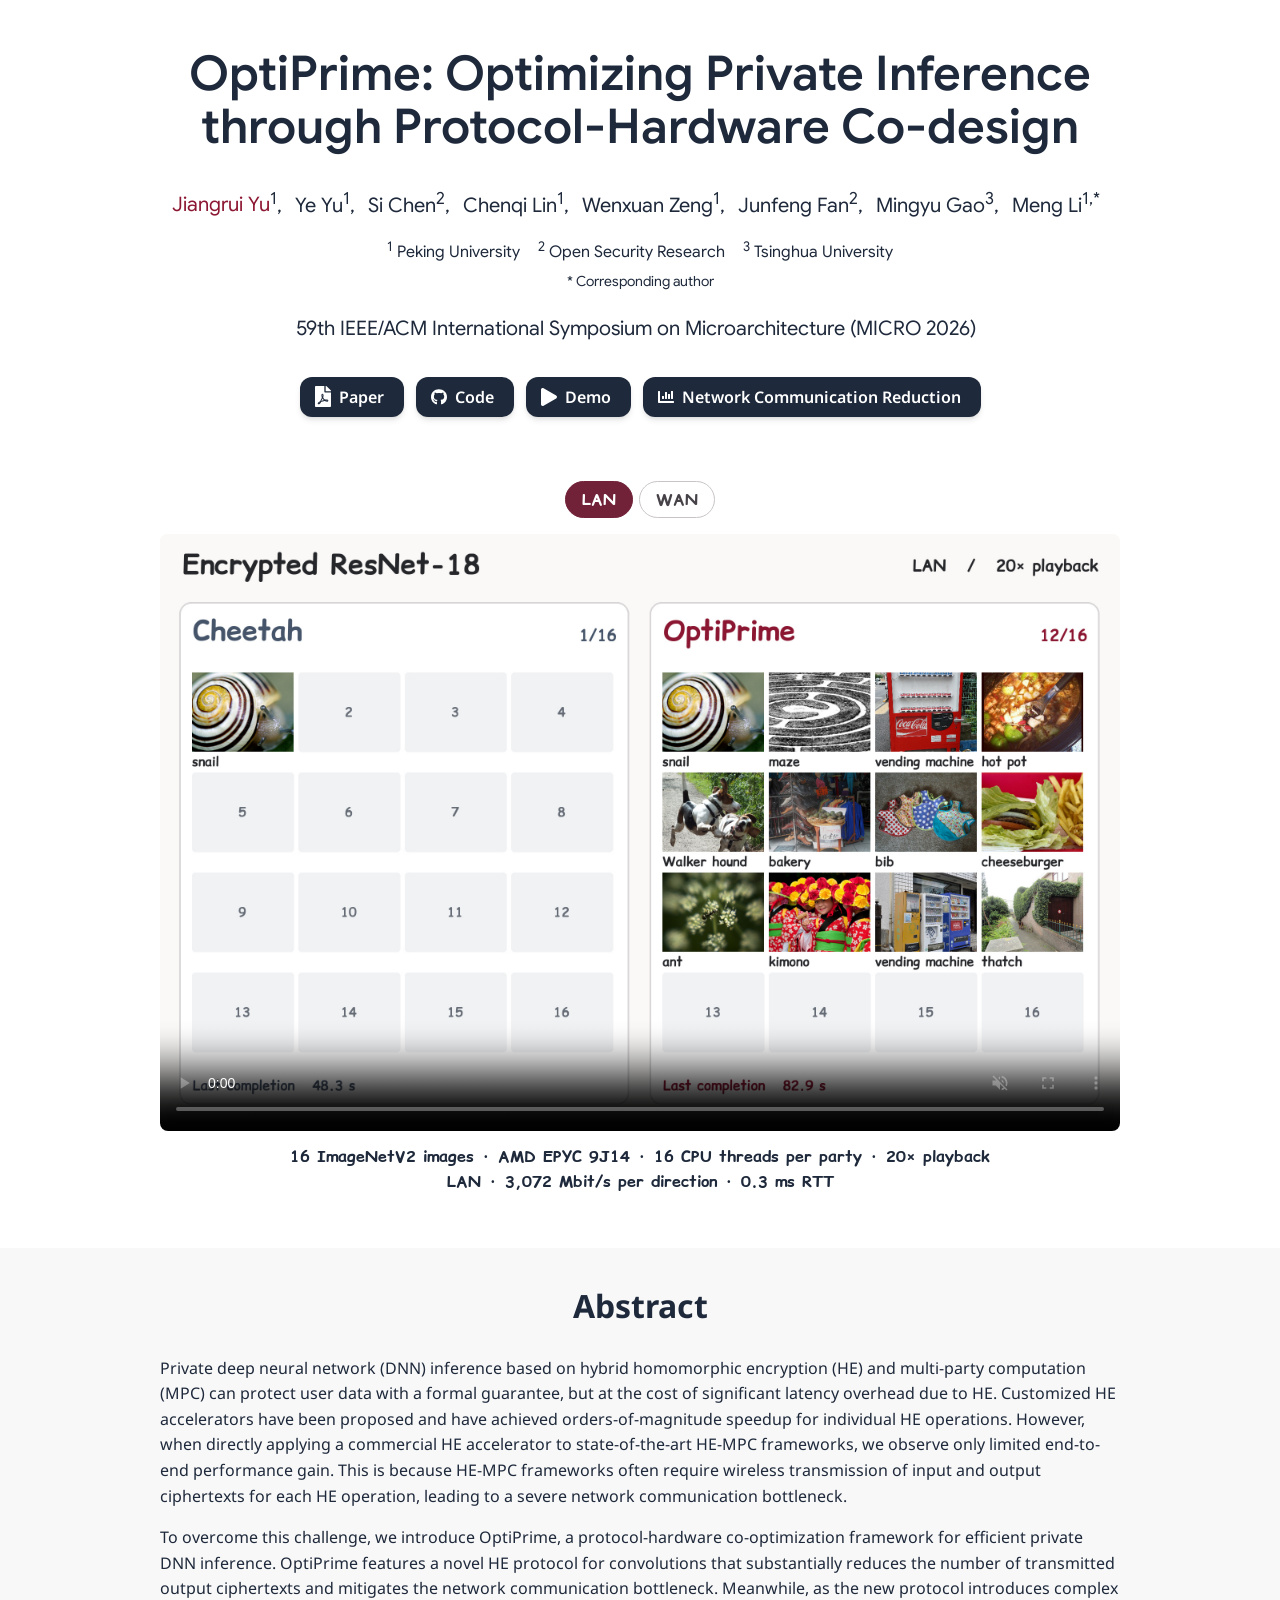
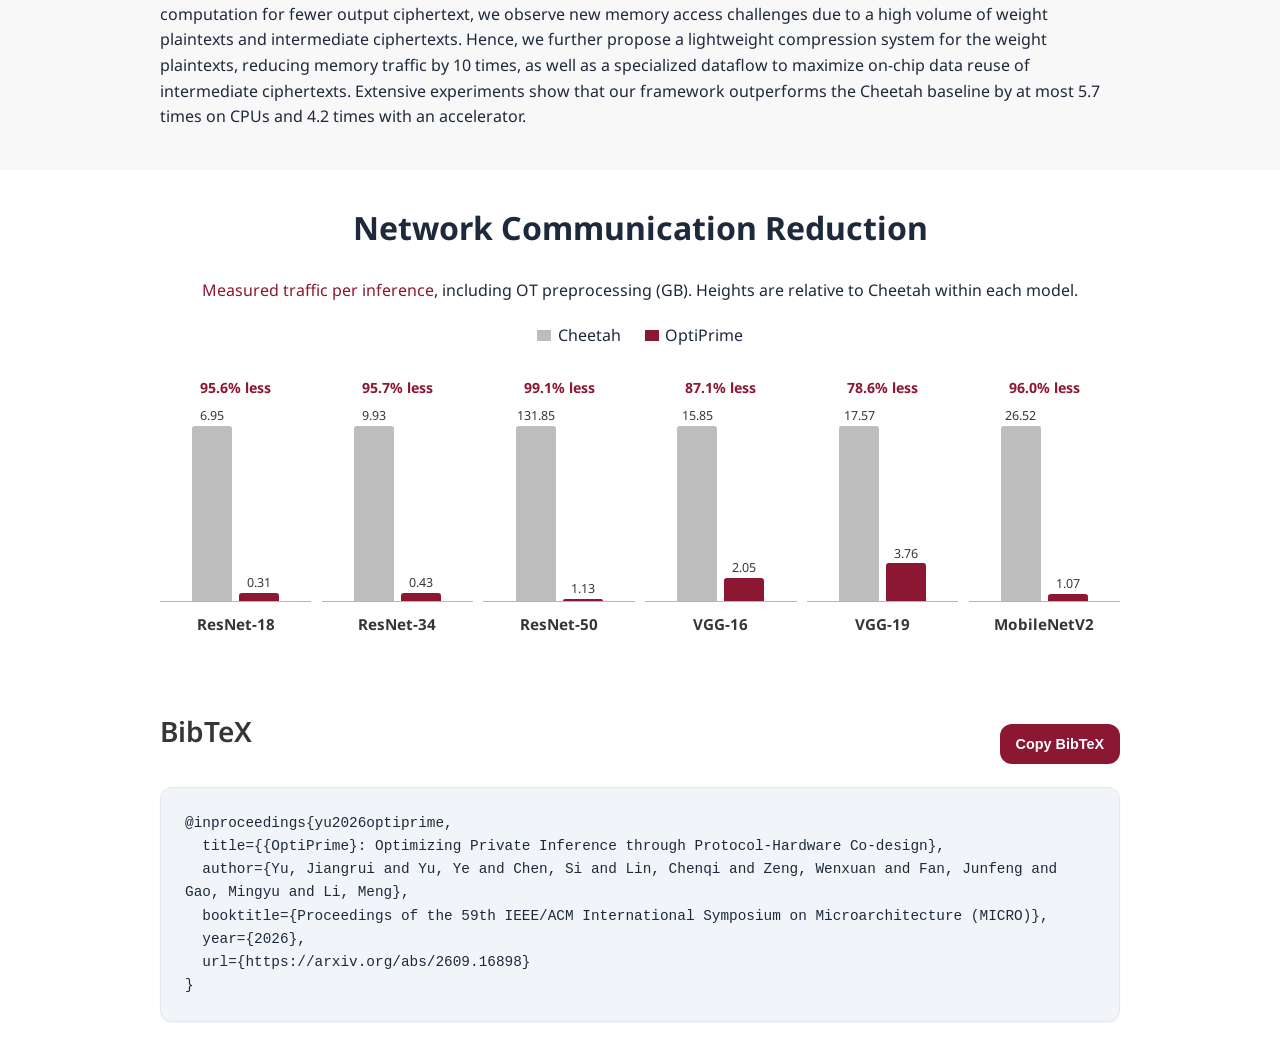
==== commit 3138a694: "Keep benchmark records in the SEC-PPDL experiment directory" ====
--- a/index.html
+++ b/index.html
@@ -12,7 +12,7 @@
   <link rel="stylesheet" href="static/css/bulma.min.css">
   <link rel="stylesheet" href="static/css/index.css">
   <link rel="stylesheet" href="style.css">
-  <script src="page.js" defer></script>
+  <script src="page.js?v=20x" defer></script>
 </head>
 <body>
 <main id="main-content">
@@ -70,12 +70,12 @@
         <button type="button" data-network="lan" aria-pressed="true">LAN</button>
         <button type="button" data-network="wan" aria-pressed="false">WAN</button>
       </div>
-      <video id="replay" controls playsinline muted preload="metadata" poster="media/lan-poster.jpg" aria-describedby="replay-caption">
-        <source src="media/lan-rn18.mp4" type="video/mp4">
+      <video id="replay" controls playsinline muted preload="metadata" poster="media/lan-poster.jpg?v=20x" aria-describedby="replay-caption">
+        <source src="media/lan-rn18.mp4?v=20x" type="video/mp4">
       </video>
-      <p class="measurement-caption" id="replay-caption">16 ImageNetV2 images · 16 CPU threads per party · 20× playback<br>
+      <p class="measurement-caption" id="replay-caption">16 ImageNetV2 images · AMD EPYC 9J14 · 16 CPU threads per party · 20× playback<br>
         <span id="network-setting">LAN · 3,072 Mbit/s per direction · 0.3 ms RTT</span></p>
-      <noscript><a href="media/wan-rn18.mp4">Watch the WAN replay</a></noscript>
+      <noscript><a href="media/wan-rn18.mp4?v=20x">Watch the WAN replay</a></noscript>
     </div>
   </section>
   <section class="paper-section" id="abstract" aria-labelledby="overview"><div class="paper-width">
@@ -88,7 +88,7 @@
   <section class="paper-section" id="communication" aria-labelledby="results"><div class="paper-width">
     <h2 id="results" class="title is-3 has-text-centered">Network Communication Reduction</h2>
     <figure aria-describedby="traffic-caption">
-      <figcaption id="traffic-caption"><a href="https://github.com/JerryFishY/OptiPrime/blob/main/results/communication.md">Measured traffic per inference</a>, including OT preprocessing (GB). Heights are relative to Cheetah within each model.</figcaption>
+      <figcaption id="traffic-caption"><a href="https://github.com/JerryFishY/SEC-PPDL/blob/426656bf9f7b8691a11a60a8de1cdbbf7c78e238/Experiments/OptiPrime/measurements/communication.md">Measured traffic per inference</a>, including OT preprocessing (GB). Heights are relative to Cheetah within each model.</figcaption>
       <div class="chart-legend"><span class="baseline">Cheetah</span><span class="optiprime">OptiPrime</span></div>
       <ul class="traffic-chart">
 <li><span class="reduction">95.6% less</span><div class="bar-pair">
